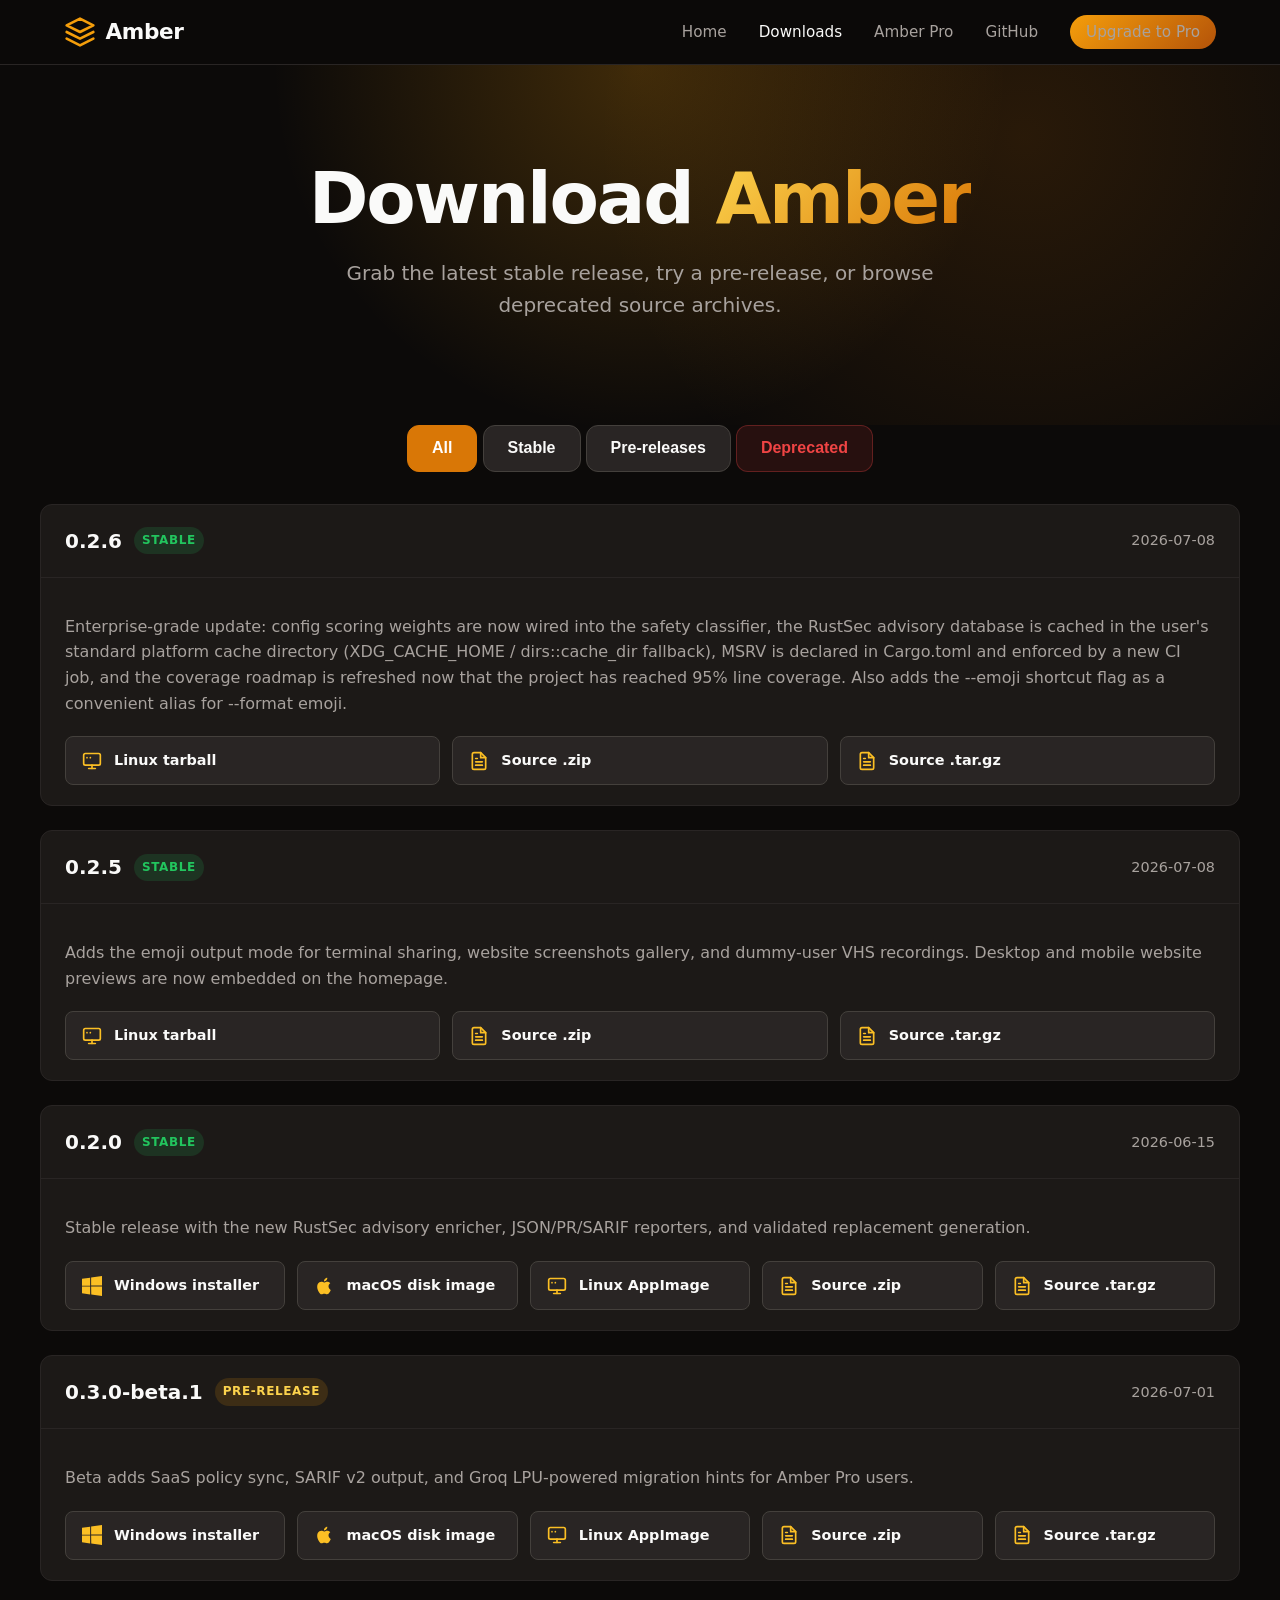
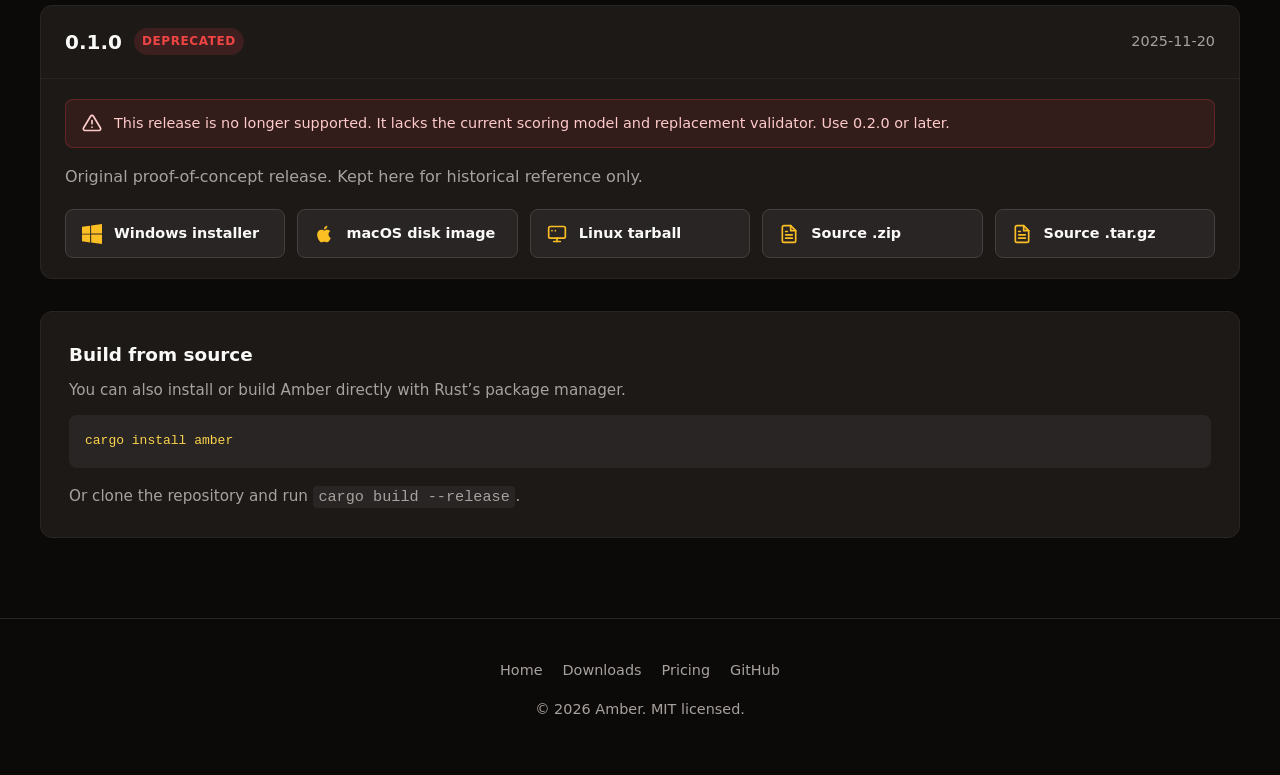
==== website/downloads.html @ f5aebed7 "Initial import of amber v0.2.6 Autonomous dependency-reduction engine for Rust. Imported as its own " ====
<!DOCTYPE html>
<html lang="en">
<head>
  <meta charset="UTF-8" />
  <meta name="viewport" content="width=device-width, initial-scale=1.0" />
  <meta name="description" content="Download Amber releases, installers, and source code." />
  <title>Downloads — Amber</title>
  <link rel="stylesheet" href="css/styles.css" />
</head>
<body>
  <nav class="navbar">
    <div class="nav-container">
      <a class="logo" href="index.html">
        <svg class="logo-icon" viewBox="0 0 24 24" fill="currentColor" aria-hidden="true">
          <path d="M12 2L2 7l10 5 10-5-10-5zM2 17l10 5 10-5M2 12l10 5 10-5" stroke="currentColor" stroke-width="2" fill="none" stroke-linecap="round" stroke-linejoin="round"/>
        </svg>
        Amber
      </a>
      <button class="menu-toggle" aria-label="Toggle menu" aria-expanded="false">
        <svg width="28" height="28" viewBox="0 0 24 24" fill="none" stroke="currentColor" stroke-width="2" stroke-linecap="round">
          <line x1="3" y1="6" x2="21" y2="6"></line>
          <line x1="3" y1="12" x2="21" y2="12"></line>
          <line x1="3" y1="18" x2="21" y2="18"></line>
        </svg>
      </button>
      <ul class="nav-links">
        <li><a href="index.html">Home</a></li>
        <li><a href="downloads.html" class="active">Downloads</a></li>
        <li><a href="pricing.html">Amber Pro</a></li>
        <li><a href="https://github.com/seriousaboutsolutions/amber" target="_blank" rel="noopener">GitHub</a></li>
        <li><a class="nav-cta" href="pricing.html">Upgrade to Pro</a></li>
      </ul>
    </div>
  </nav>

  <header class="hero" style="padding-bottom: 4rem;">
    <div class="hero-content">
      <h1>Download <span>Amber</span></h1>
      <p>Grab the latest stable release, try a pre-release, or browse deprecated source archives.</p>
    </div>
  </header>

  <main class="section" style="padding-top: 0;">
    <div class="container">
      <div class="text-center" style="margin-bottom: 2rem;">
        <button class="btn btn-secondary active" data-filter="all">All</button>
        <button class="btn btn-secondary" data-filter="stable">Stable</button>
        <button class="btn btn-secondary" data-filter="prerelease">Pre-releases</button>
        <button class="btn btn-danger" data-filter="deprecated">Deprecated</button>
      </div>

      <div id="releases-container">
        <p class="text-center" style="color: var(--text-muted);">Loading releases…</p>
      </div>

      <div class="card mt-2">
        <h3>Build from source</h3>
        <p style="color: var(--text-muted);">You can also install or build Amber directly with Rust’s package manager.</p>
        <pre style="background: var(--surface); padding: 1rem; border-radius: 0.5rem; overflow-x: auto;"><code style="color: var(--amber-300);">cargo install amber</code></pre>
        <p style="color: var(--text-muted); margin-top: 1rem;">
          Or clone the repository and run <code style="background: var(--surface); padding: 0.15rem 0.35rem; border-radius: 0.25rem;">cargo build --release</code>.
        </p>
      </div>
    </div>
  </main>

  <footer class="footer">
    <div class="footer-links">
      <a href="index.html">Home</a>
      <a href="downloads.html">Downloads</a>
      <a href="pricing.html">Pricing</a>
      <a href="https://github.com/seriousaboutsolutions/amber" target="_blank" rel="noopener">GitHub</a>
    </div>
    <p>© <span id="year"></span> Amber. MIT licensed.</p>
  </footer>

  <script src="js/releases.js"></script>
  <script>
    document.getElementById('year').textContent = new Date().getFullYear();

    const menuToggle = document.querySelector('.menu-toggle');
    const navLinks = document.querySelector('.nav-links');
    menuToggle.addEventListener('click', () => {
      const isOpen = navLinks.classList.toggle('open');
      menuToggle.setAttribute('aria-expanded', String(isOpen));
    });
  </script>
</body>
</html>
---- website/css/styles.css ----
/* Amber theme design tokens */
:root {
  --bg: #0c0a09;
  --bg-elevated: #1c1917;
  --surface: #292524;
  --surface-highlight: #44403c;
  --amber-50: #fffbeb;
  --amber-100: #fef3c7;
  --amber-200: #fde68a;
  --amber-300: #fcd34d;
  --amber-400: #fbbf24;
  --amber-500: #f59e0b;
  --amber-600: #d97706;
  --amber-700: #b45309;
  --amber-800: #92400e;
  --amber-900: #78350f;
  --text: #fafaf9;
  --text-muted: #a8a29e;
  --danger: #ef4444;
  --success: #22c55e;
  --radius: 0.75rem;
  --shadow: 0 25px 50px -12px rgba(0, 0, 0, 0.5);
}

* {
  box-sizing: border-box;
}

html {
  scroll-behavior: smooth;
}

body {
  margin: 0;
  font-family: Inter, system-ui, -apple-system, BlinkMacSystemFont, "Segoe UI", Roboto, "Helvetica Neue", Arial, sans-serif;
  background: var(--bg);
  color: var(--text);
  line-height: 1.6;
}

a {
  color: var(--amber-400);
  text-decoration: none;
}

a:hover {
  color: var(--amber-300);
  text-decoration: underline;
}

/* Navigation */
.navbar {
  position: sticky;
  top: 0;
  z-index: 100;
  background: rgba(12, 10, 9, 0.85);
  backdrop-filter: blur(12px);
  border-bottom: 1px solid var(--surface);
}

.nav-container {
  max-width: 1200px;
  margin: 0 auto;
  padding: 0 1.5rem;
  display: flex;
  align-items: center;
  justify-content: space-between;
  height: 4rem;
}

.logo {
  display: flex;
  align-items: center;
  gap: 0.6rem;
  font-weight: 800;
  font-size: 1.35rem;
  color: var(--text);
  letter-spacing: -0.02em;
}

.logo-icon {
  width: 2rem;
  height: 2rem;
  color: var(--amber-500);
}

.nav-links {
  display: flex;
  align-items: center;
  gap: 2rem;
  list-style: none;
  margin: 0;
  padding: 0;
}

.nav-links a {
  color: var(--text-muted);
  font-weight: 500;
  font-size: 0.95rem;
  text-decoration: none;
}

.nav-links a:hover,
.nav-links a.active {
  color: var(--text);
}

.nav-cta {
  background: linear-gradient(135deg, var(--amber-500), var(--amber-700));
  color: #fff;
  padding: 0.5rem 1rem;
  border-radius: 9999px;
  font-weight: 600;
  text-decoration: none;
}

.nav-cta:hover {
  background: linear-gradient(135deg, var(--amber-400), var(--amber-600));
  color: #fff;
  text-decoration: none;
}

.menu-toggle {
  display: none;
  background: none;
  border: none;
  color: var(--text);
  cursor: pointer;
}

/* Hero */
.hero {
  position: relative;
  overflow: hidden;
  padding: 6rem 1.5rem 8rem;
  text-align: center;
}

.hero::before {
  content: "";
  position: absolute;
  inset: 0;
  background:
    radial-gradient(circle at 50% 0%, rgba(245, 158, 11, 0.22), transparent 50%),
    radial-gradient(circle at 80% 20%, rgba(217, 119, 6, 0.14), transparent 40%);
  pointer-events: none;
}

.hero-content {
  position: relative;
  max-width: 800px;
  margin: 0 auto;
}

.badge {
  display: inline-flex;
  align-items: center;
  gap: 0.5rem;
  background: rgba(245, 158, 11, 0.12);
  color: var(--amber-300);
  border: 1px solid rgba(245, 158, 11, 0.25);
  padding: 0.35rem 0.85rem;
  border-radius: 9999px;
  font-size: 0.85rem;
  font-weight: 600;
  margin-bottom: 1.5rem;
}

.badge-dot {
  width: 0.5rem;
  height: 0.5rem;
  background: var(--amber-400);
  border-radius: 50%;
  box-shadow: 0 0 8px var(--amber-500);
}

.hero h1 {
  font-size: clamp(2.5rem, 6vw, 4.5rem);
  font-weight: 900;
  line-height: 1.05;
  margin: 0 0 1.25rem;
  letter-spacing: -0.03em;
}

.hero h1 span {
  background: linear-gradient(135deg, var(--amber-300), var(--amber-600));
  -webkit-background-clip: text;
  -webkit-text-fill-color: transparent;
  background-clip: text;
}

.hero p {
  font-size: 1.25rem;
  color: var(--text-muted);
  max-width: 600px;
  margin: 0 auto 2.5rem;
}

.hero-actions {
  display: flex;
  flex-wrap: wrap;
  gap: 1rem;
  justify-content: center;
}

/* Buttons */
.btn {
  display: inline-flex;
  align-items: center;
  justify-content: center;
  gap: 0.5rem;
  padding: 0.85rem 1.5rem;
  border-radius: var(--radius);
  font-weight: 700;
  font-size: 1rem;
  border: 1px solid transparent;
  cursor: pointer;
  transition: transform 0.15s ease, box-shadow 0.15s ease, background 0.15s ease;
  text-decoration: none;
}

.btn:hover {
  transform: translateY(-2px);
  text-decoration: none;
}

.btn-primary {
  background: linear-gradient(135deg, var(--amber-500), var(--amber-700));
  color: #fff;
  box-shadow: 0 10px 25px -5px rgba(245, 158, 11, 0.35);
}

.btn-primary:hover {
  background: linear-gradient(135deg, var(--amber-400), var(--amber-600));
  color: #fff;
  box-shadow: 0 15px 30px -5px rgba(245, 158, 11, 0.45);
}

.btn-secondary {
  background: var(--surface);
  color: var(--text);
  border-color: var(--surface-highlight);
}

.btn-secondary:hover {
  background: var(--surface-highlight);
  color: var(--text);
}

.btn-danger {
  background: rgba(239, 68, 68, 0.12);
  color: var(--danger);
  border-color: rgba(239, 68, 68, 0.3);
}

.btn-danger:hover {
  background: rgba(239, 68, 68, 0.2);
  color: #fff;
}

.btn.active {
  background: var(--amber-600);
  border-color: var(--amber-600);
  color: #fff;
}

.btn.active:hover {
  background: var(--amber-500);
  border-color: var(--amber-500);
}

/* Sections */
.section {
  padding: 5rem 1.5rem;
}

.section-title {
  text-align: center;
  margin-bottom: 3rem;
}

.section-title h2 {
  font-size: 2.25rem;
  font-weight: 800;
  margin: 0 0 0.75rem;
  letter-spacing: -0.02em;
}

.section-title p {
  color: var(--text-muted);
  font-size: 1.1rem;
  max-width: 600px;
  margin: 0 auto;
}

.container {
  max-width: 1200px;
  margin: 0 auto;
}

/* Feature cards */
.features-grid {
  display: grid;
  grid-template-columns: repeat(auto-fit, minmax(260px, 1fr));
  gap: 1.5rem;
}

.card {
  background: var(--bg-elevated);
  border: 1px solid var(--surface);
  border-radius: var(--radius);
  padding: 1.75rem;
  transition: border-color 0.2s ease, transform 0.2s ease;
}

.card:hover {
  border-color: var(--amber-700);
  transform: translateY(-4px);
}

.card-icon {
  width: 2.75rem;
  height: 2.75rem;
  color: var(--amber-400);
  margin-bottom: 1rem;
}

.card h3 {
  font-size: 1.15rem;
  font-weight: 700;
  margin: 0 0 0.5rem;
}

.card p {
  color: var(--text-muted);
  margin: 0;
  font-size: 0.95rem;
}

/* Downloads */
.release {
  background: var(--bg-elevated);
  border: 1px solid var(--surface);
  border-radius: var(--radius);
  margin-bottom: 1.5rem;
  overflow: hidden;
}

.release-header {
  display: flex;
  flex-wrap: wrap;
  align-items: center;
  justify-content: space-between;
  gap: 1rem;
  padding: 1.25rem 1.5rem;
  border-bottom: 1px solid var(--surface);
}

.release-title {
  display: flex;
  align-items: center;
  gap: 0.75rem;
}

.release-title h3 {
  margin: 0;
  font-size: 1.25rem;
}

.tag {
  font-size: 0.75rem;
  font-weight: 700;
  text-transform: uppercase;
  letter-spacing: 0.05em;
  padding: 0.25rem 0.5rem;
  border-radius: 9999px;
}

.tag-stable {
  background: rgba(34, 197, 94, 0.15);
  color: var(--success);
}

.tag-prerelease {
  background: rgba(245, 158, 11, 0.15);
  color: var(--amber-300);
}

.tag-deprecated {
  background: rgba(239, 68, 68, 0.15);
  color: var(--danger);
}

.release-meta {
  color: var(--text-muted);
  font-size: 0.9rem;
}

.release-body {
  padding: 1.25rem 1.5rem;
}

.release-notes {
  color: var(--text-muted);
  margin-bottom: 1.25rem;
}

.asset-grid {
  display: grid;
  grid-template-columns: repeat(auto-fit, minmax(180px, 1fr));
  gap: 0.75rem;
}

.asset {
  display: flex;
  align-items: center;
  gap: 0.75rem;
  background: var(--surface);
  border: 1px solid var(--surface-highlight);
  border-radius: 0.5rem;
  padding: 0.75rem 1rem;
  color: var(--text);
  font-weight: 600;
  font-size: 0.9rem;
  transition: background 0.15s ease, border-color 0.15s ease;
}

.asset:hover {
  background: var(--surface-highlight);
  border-color: var(--amber-700);
  color: var(--text);
  text-decoration: none;
}

.asset svg {
  width: 1.25rem;
  height: 1.25rem;
  color: var(--amber-400);
  flex-shrink: 0;
}

.deprecated-notice {
  display: flex;
  align-items: center;
  gap: 0.75rem;
  background: rgba(239, 68, 68, 0.1);
  border: 1px solid rgba(239, 68, 68, 0.25);
  color: #fecaca;
  padding: 0.75rem 1rem;
  border-radius: 0.5rem;
  margin-bottom: 1rem;
  font-size: 0.9rem;
}

/* Pricing */
.pricing-grid {
  display: grid;
  grid-template-columns: repeat(auto-fit, minmax(300px, 1fr));
  gap: 1.5rem;
  align-items: start;
}

.pricing-card {
  background: var(--bg-elevated);
  border: 1px solid var(--surface);
  border-radius: var(--radius);
  padding: 2rem;
  position: relative;
}

.pricing-card.featured {
  border-color: var(--amber-600);
  box-shadow: 0 0 40px -10px rgba(245, 158, 11, 0.2);
}

.pricing-badge {
  position: absolute;
  top: -0.75rem;
  right: 1.5rem;
  background: linear-gradient(135deg, var(--amber-500), var(--amber-700));
  color: #fff;
  font-size: 0.75rem;
  font-weight: 700;
  padding: 0.35rem 0.75rem;
  border-radius: 9999px;
}

.pricing-card h3 {
  margin: 0 0 0.5rem;
  font-size: 1.4rem;
}

.pricing-card .price {
  font-size: 2.5rem;
  font-weight: 900;
  margin: 0 0 1.5rem;
}

.pricing-card .price span {
  font-size: 1rem;
  color: var(--text-muted);
  font-weight: 500;
}

.pricing-features {
  list-style: none;
  padding: 0;
  margin: 0 0 1.5rem;
}

.pricing-features li {
  display: flex;
  align-items: center;
  gap: 0.6rem;
  padding: 0.45rem 0;
  color: var(--text-muted);
}

.pricing-features li svg {
  width: 1.1rem;
  height: 1.1rem;
  color: var(--amber-400);
  flex-shrink: 0;
}

.pro-feature {
  background: rgba(245, 158, 11, 0.08);
  border: 1px solid rgba(245, 158, 11, 0.2);
  border-radius: var(--radius);
  padding: 1.25rem;
  margin-bottom: 1.5rem;
}

.pro-feature h4 {
  margin: 0 0 0.5rem;
  color: var(--amber-300);
}

.pro-feature p {
  margin: 0;
  color: var(--text-muted);
  font-size: 0.95rem;
}

/* Modal */
.modal-overlay {
  position: fixed;
  inset: 0;
  background: rgba(0, 0, 0, 0.75);
  backdrop-filter: blur(4px);
  display: flex;
  align-items: center;
  justify-content: center;
  z-index: 200;
  opacity: 0;
  visibility: hidden;
  transition: opacity 0.2s ease, visibility 0.2s ease;
  padding: 1rem;
}

.modal-overlay.open {
  opacity: 1;
  visibility: visible;
}

.modal {
  background: var(--bg-elevated);
  border: 1px solid var(--surface-highlight);
  border-radius: var(--radius);
  width: 100%;
  max-width: 480px;
  padding: 1.75rem;
  box-shadow: var(--shadow);
  transform: translateY(10px);
  transition: transform 0.2s ease;
}

.modal-overlay.open .modal {
  transform: translateY(0);
}

.modal-header {
  display: flex;
  align-items: center;
  justify-content: space-between;
  margin-bottom: 1.25rem;
}

.modal-header h3 {
  margin: 0;
  font-size: 1.35rem;
}

.modal-close {
  background: none;
  border: none;
  color: var(--text-muted);
  cursor: pointer;
  padding: 0.25rem;
}

.modal-close:hover {
  color: var(--text);
}

.form-group {
  margin-bottom: 1rem;
}

.form-group label {
  display: block;
  font-size: 0.9rem;
  font-weight: 600;
  margin-bottom: 0.4rem;
}

.form-group input,
.form-group select {
  width: 100%;
  background: var(--surface);
  border: 1px solid var(--surface-highlight);
  color: var(--text);
  padding: 0.75rem 1rem;
  border-radius: 0.5rem;
  font-size: 1rem;
}

.form-group input:focus,
.form-group select:focus {
  outline: none;
  border-color: var(--amber-500);
}

.form-actions {
  display: flex;
  justify-content: flex-end;
  gap: 0.75rem;
  margin-top: 1.5rem;
}

/* Footer */
.footer {
  border-top: 1px solid var(--surface);
  padding: 2.5rem 1.5rem;
  text-align: center;
  color: var(--text-muted);
  font-size: 0.9rem;
}

.footer-links {
  display: flex;
  justify-content: center;
  gap: 1.25rem;
  margin-bottom: 1rem;
  flex-wrap: wrap;
}

.footer-links a {
  color: var(--text-muted);
}

.footer-links a:hover {
  color: var(--text);
}

/* Utilities */
.gif-grid {
  display: grid;
  grid-template-columns: repeat(auto-fit, minmax(360px, 1fr));
  gap: 1.5rem;
}

.gif-card {
  background: var(--bg-elevated);
  border: 1px solid var(--surface);
  border-radius: var(--radius);
  overflow: hidden;
}

.gif-card img {
  width: 100%;
  display: block;
  border-bottom: 1px solid var(--surface);
}

.gif-card p {
  margin: 0;
  padding: 1rem;
  color: var(--text-muted);
  font-size: 0.95rem;
}

.text-center {
  text-align: center;
}

.mt-2 {
  margin-top: 2rem;
}

.hidden {
  display: none;
}

/* Mobile */
@media (max-width: 768px) {
  .nav-links {
    display: none;
    position: absolute;
    top: 4rem;
    left: 0;
    right: 0;
    flex-direction: column;
    background: var(--bg-elevated);
    border-bottom: 1px solid var(--surface);
    padding: 1rem 1.5rem;
    gap: 1rem;
  }

  .nav-links.open {
    display: flex;
  }

  .menu-toggle {
    display: block;
  }

  .hero {
    padding: 4rem 1rem 5rem;
  }

  .section {
    padding: 3rem 1rem;
  }

  .release-header {
    flex-direction: column;
    align-items: flex-start;
  }
}
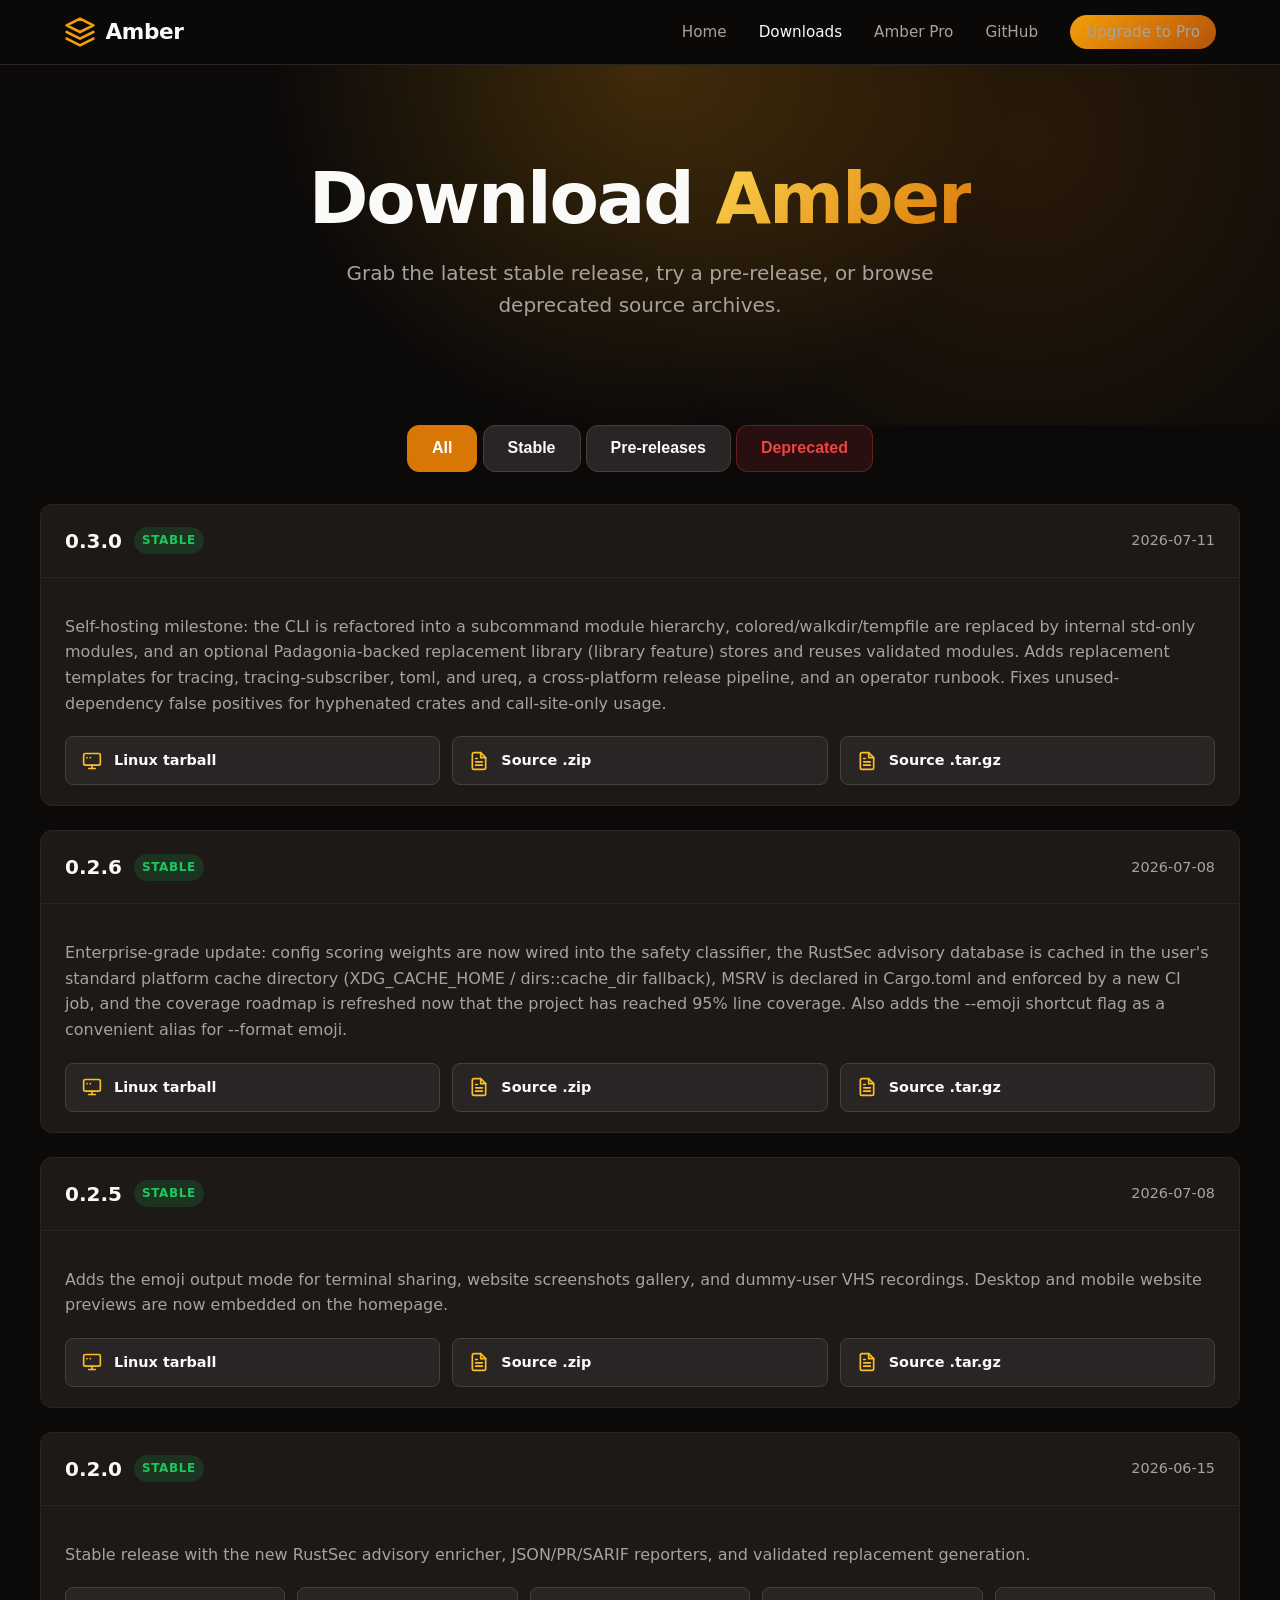
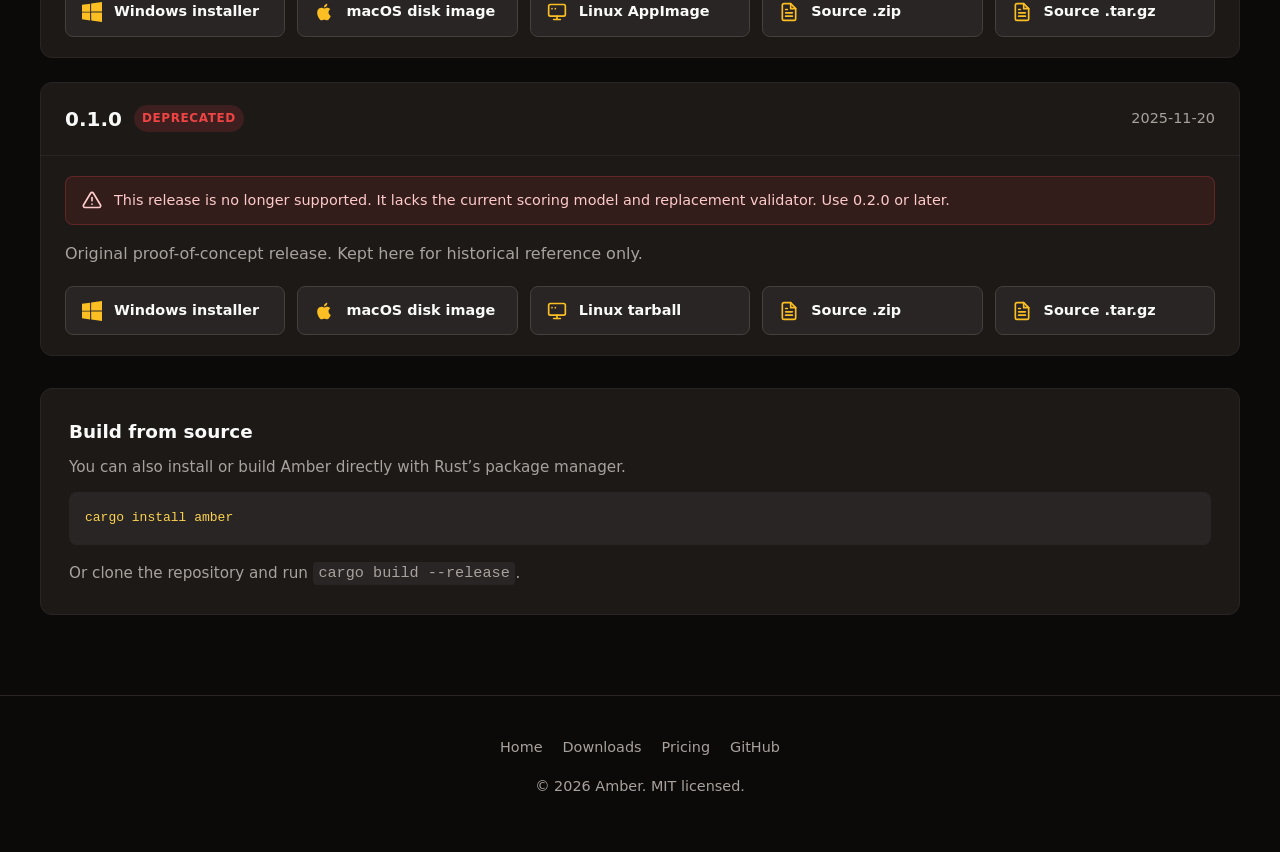
==== commit ab5a2a78: "release-readiness: phases 0-2 (build, governance, CI hardening, docs) Phase 0: - padagonia dependenc" ====
--- a/website/downloads.html
+++ b/website/downloads.html
@@ -27,7 +27,7 @@
         <li><a href="index.html">Home</a></li>
         <li><a href="downloads.html" class="active">Downloads</a></li>
         <li><a href="pricing.html">Amber Pro</a></li>
-        <li><a href="https://github.com/seriousaboutsolutions/amber" target="_blank" rel="noopener">GitHub</a></li>
+        <li><a href="https://github.com/elci-group/amber" target="_blank" rel="noopener">GitHub</a></li>
         <li><a class="nav-cta" href="pricing.html">Upgrade to Pro</a></li>
       </ul>
     </div>
@@ -69,7 +69,7 @@
       <a href="index.html">Home</a>
       <a href="downloads.html">Downloads</a>
       <a href="pricing.html">Pricing</a>
-      <a href="https://github.com/seriousaboutsolutions/amber" target="_blank" rel="noopener">GitHub</a>
+      <a href="https://github.com/elci-group/amber" target="_blank" rel="noopener">GitHub</a>
     </div>
     <p>© <span id="year"></span> Amber. MIT licensed.</p>
   </footer>
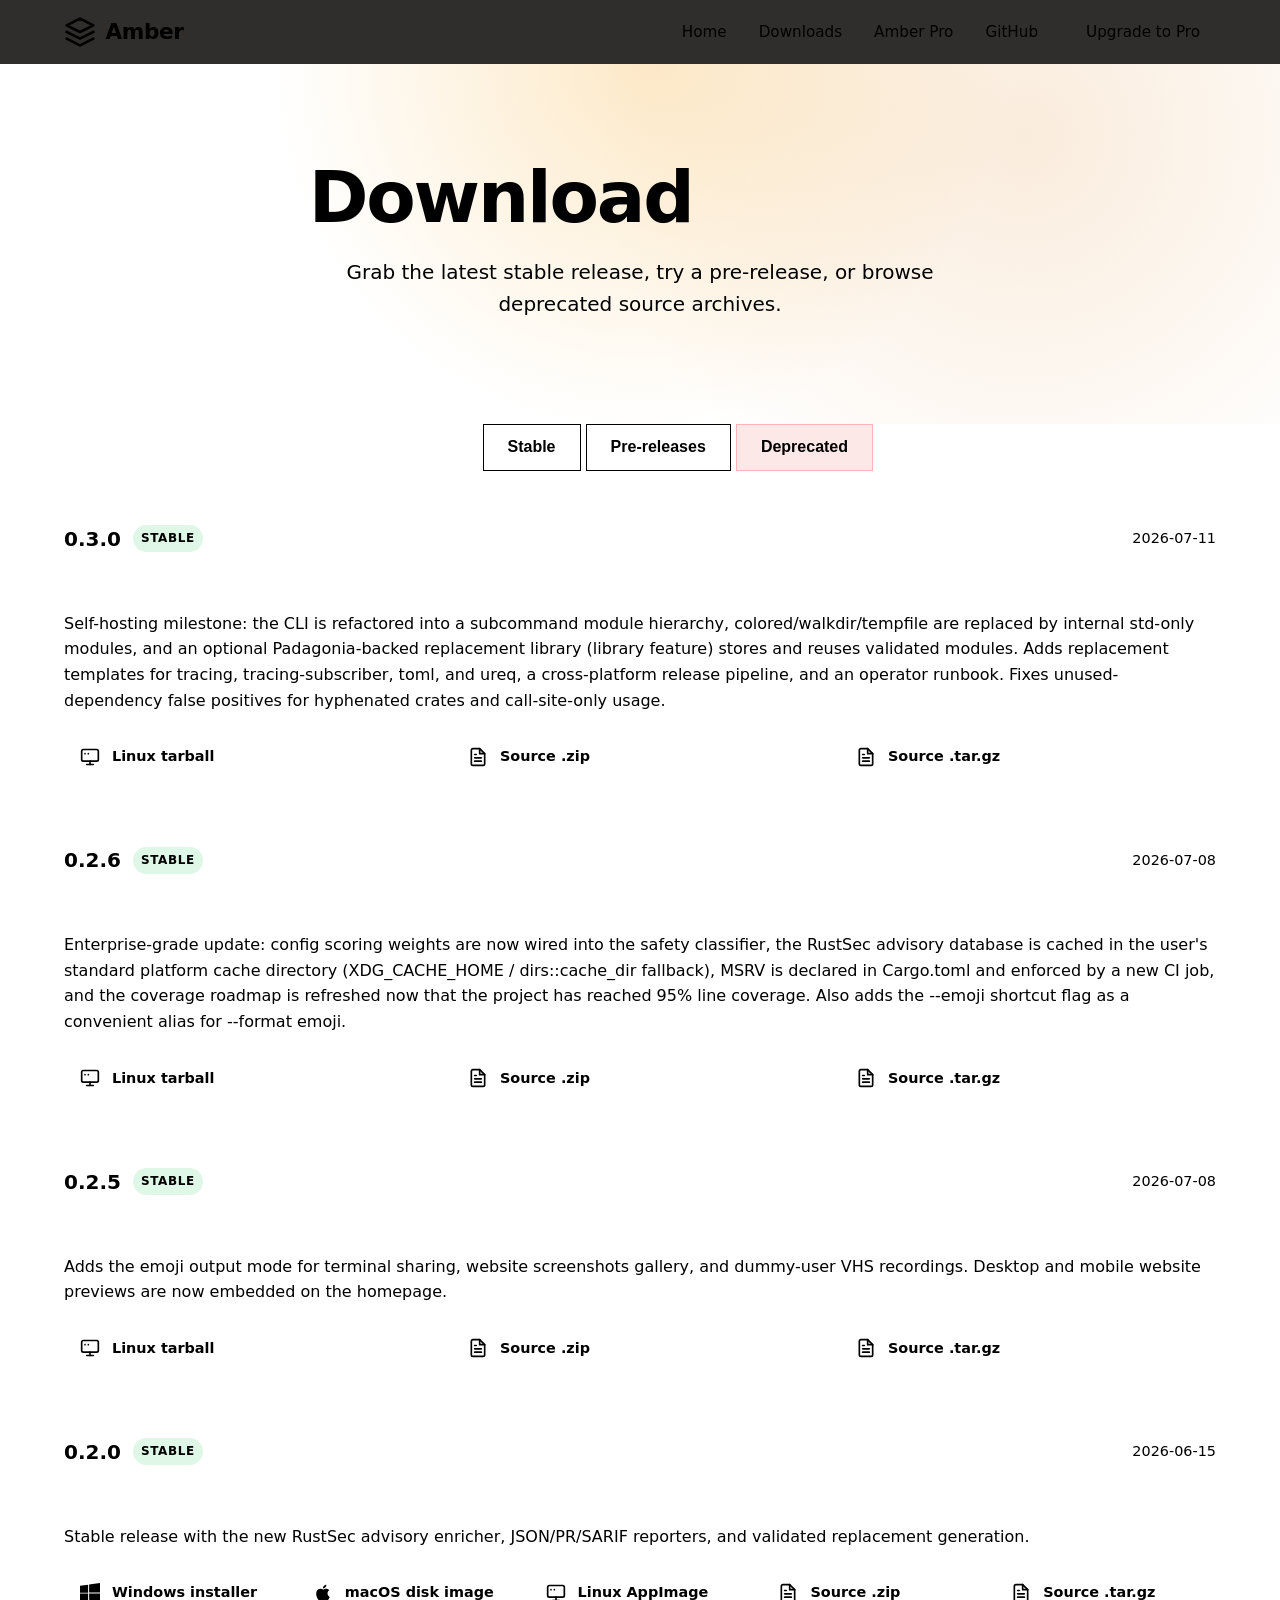
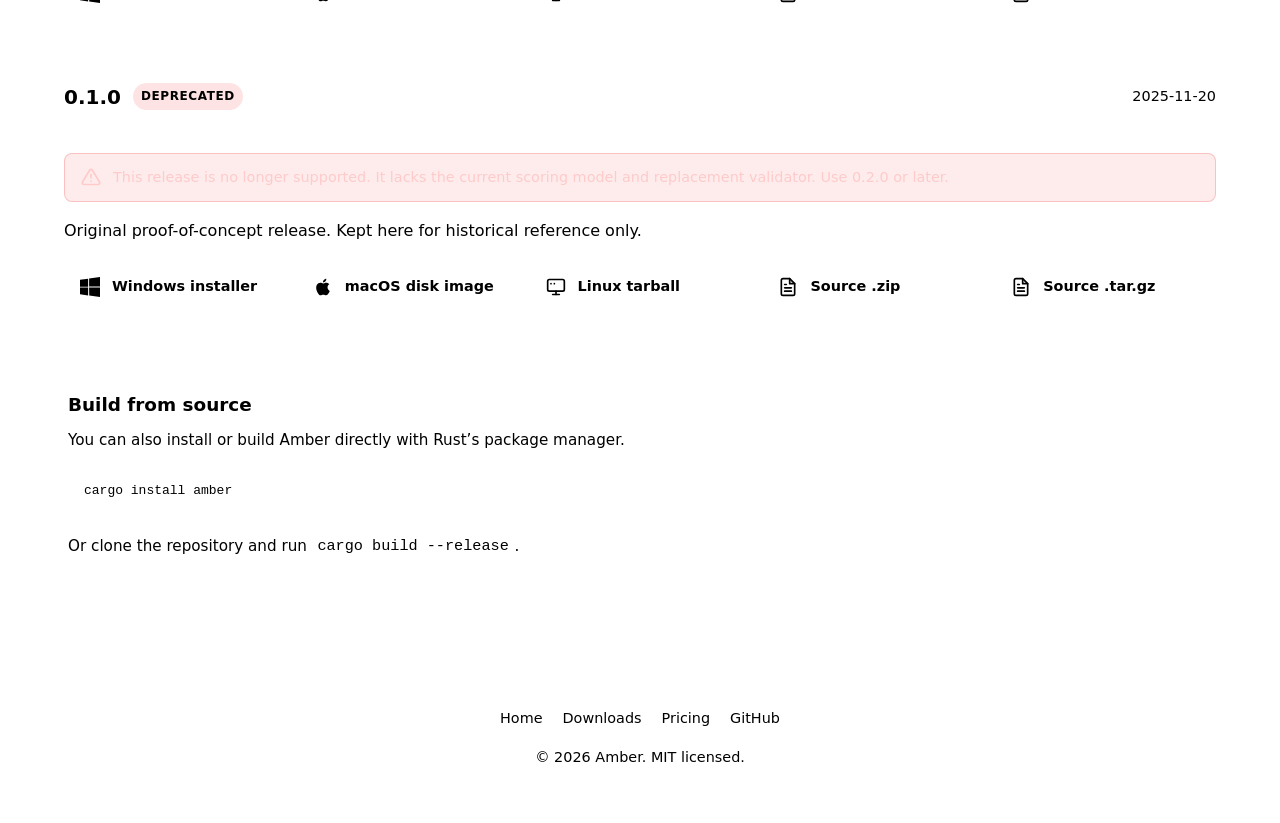
==== commit a5dd4a4d: "build(deps): update dependencies (.amber.toml, .dreams, +83 more) kaptaind: Patch -> v0.3.1 [api-sta" ====
--- a/website/downloads.html
+++ b/website/downloads.html
@@ -1,3 +1,5 @@
+<!-- Copyright (c) 2024 SVCH <svch@seriousaboutsolutions.co.uk> -->
+<!-- SPDX-License-Identifier: MIT -->
 <!DOCTYPE html>
 <html lang="en">
 <head>
--- a/website/css/styles.css
+++ b/website/css/styles.css
@@ -1,3 +1,5 @@
+// Copyright (c) 2024 SVCH <svch@seriousaboutsolutions.co.uk>
+// SPDX-License-Identifier: MIT
 /* Amber theme design tokens */
 :root {
   --bg: #0c0a09;
